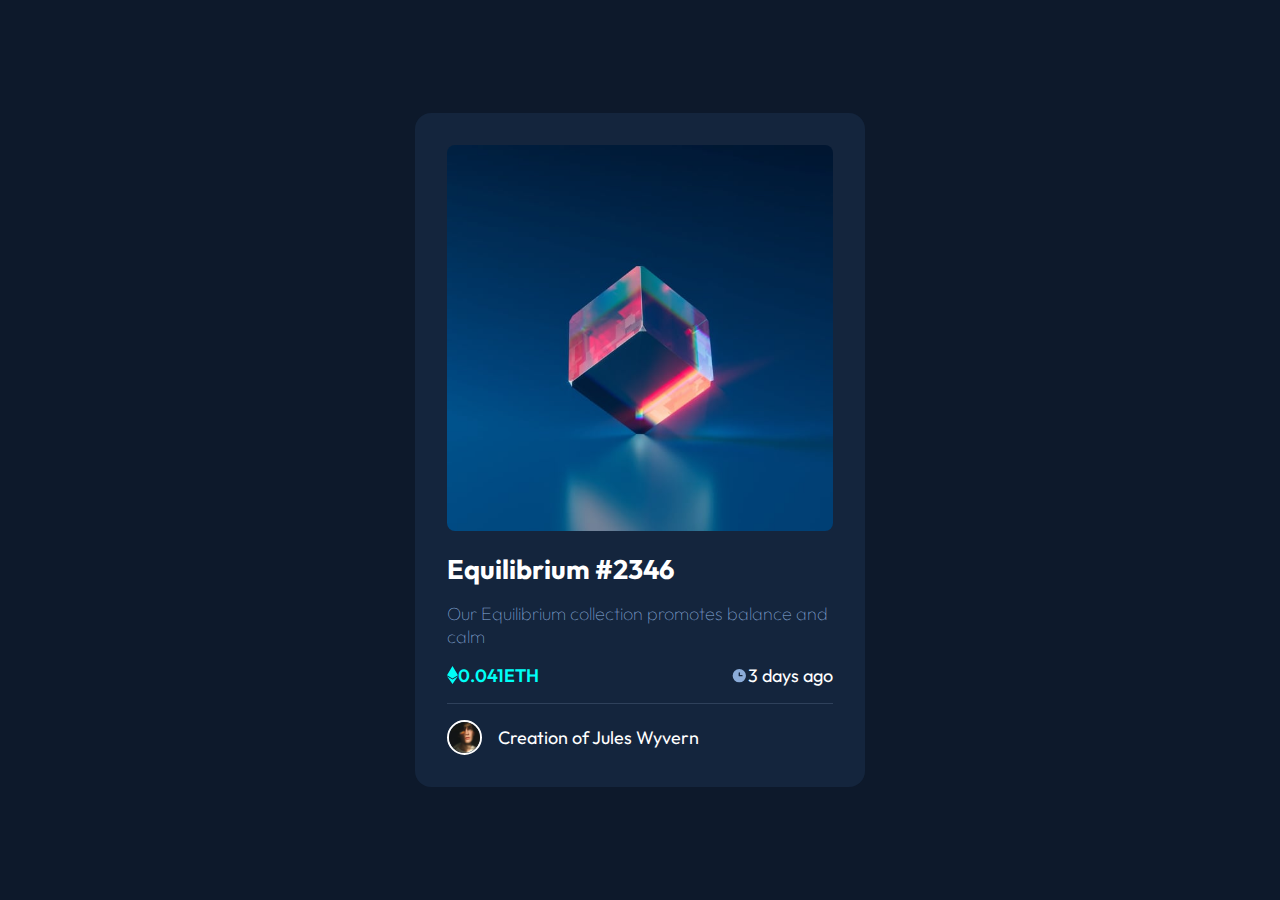
==== NFT PREVIEW CARD/index.html @ 530573fb "Added NFT Card Preview Project" ====
<!DOCTYPE html>
<html lang="en">

<head>
  <meta charset="UTF-8">
  <meta name="viewport" content="width=device-width, initial-scale=1.0">
  <title>Price Tiers</title>
  <link rel="preconnect" href="https://fonts.googleapis.com">
  <link rel="preconnect" href="https://fonts.gstatic.com" crossorigin>
  <link href="https://fonts.googleapis.com/css2?family=Outfit:wght@300;400;600&display=swap" rel="stylesheet">
  <link rel="stylesheet" href="styles.css">
</head>

<body>
  <div class="container">
    <section class="card-image">
      <img src="./images/image-equilibrium.jpg" alt="">
    </section>
    <section class="card-features">
      <h2>Equilibrium #2346</h2>
      <p>Our Equilibrium collection promotes balance and calm </p>
      <ul>
        <li><img src="./images/icon-ethereum.svg" alt=""> 0.041ETH</li>
        <li><img src="./images/icon-clock.svg" alt=""> 3 days ago</li>
      </ul>
      <section class="card-footer">
        <img src="./images/image-avatar.png" alt="" srcset="">
        <p>Creation of Jules Wyvern</p>
      </section>
  </div>
</body>

</html>
---- NFT PREVIEW CARD/styles.css ----
@import url('https://fonts.googleapis.com/css2?family=Outfit:wght@300;400;600&display=swap');
:root {
    --main-bg: hsl(217, 54%, 11%);
    --card-bg: hsl(216, 50%, 16%);
    --line: hsl(215, 32%, 27%);
    --white: hsl(0, 0%, 100%);
    --soft-blue: hsl(215, 51%, 70%);
    --cyan:hsl(178, 100%, 50%);

}


*,html {
    margin:0;
    padding:0;
    box-sizing: border-box;
}


img {
    max-width: 100%;
}

body {
    height:100vh;
    font-family: 'Outfit', sans-serif;
    font-size:18px;
    background-color: var(--main-bg);
    display:flex;
    flex-direction: column;
    justify-content: center;
    align-items: center;;
}

.container {
    color:var(--white);
    background-color: var(--card-bg);
    padding:2rem;
    border-radius: 1rem;
    margin: 0 2rem;
}

.container ul li{
    display:flex;
    align-items:center;
}

.card-image > img {
    border-radius: 0.5rem;
}

.card-features > p {
    font-weight: 100;
    color: var(--soft-blue);
}

.card-features > h2 {
    padding:1rem 0 ;
}


ul {
    list-style-type: none;
    display:flex;
    justify-content: space-between;
    border-bottom: 1px solid var(--line);
    padding: 1rem 0;
    
}

ul > li:nth-child(1){
    color:var(--cyan);
    font-weight:600;
}

.card-footer {
    display:flex;
    justify-content: start;
    align-items: center;
    margin-top:1rem;
}
.card-footer > img {
    border:2px solid var(--white);
    border-radius: 50%;
    width:2.2rem;
    margin-right: 1rem;
}

@media (min-width:768px){
    .container{
        max-width:50vh;
    }

}
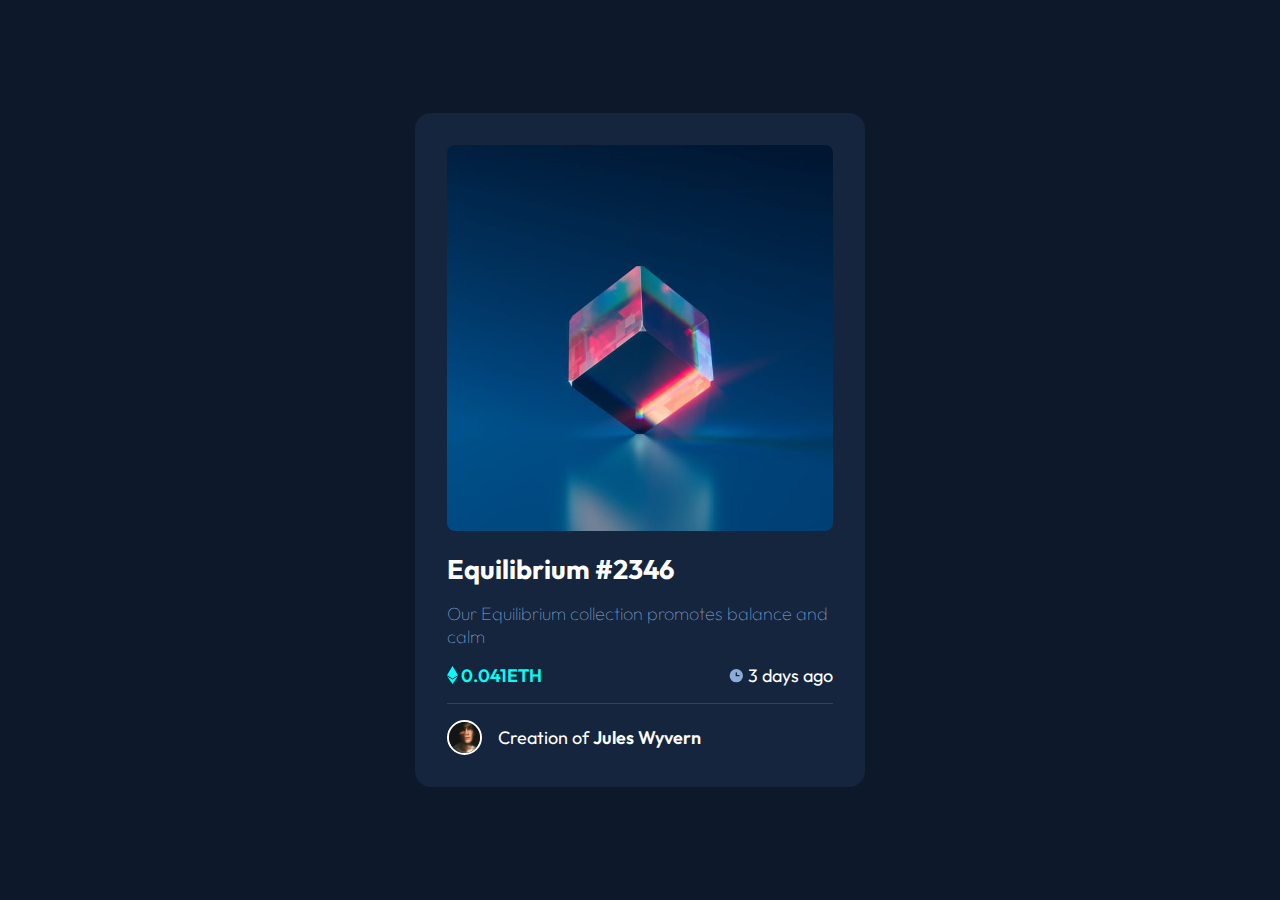
==== commit 9ce92645: "QR Code Component" ====
--- a/NFT PREVIEW CARD/index.html
+++ b/NFT PREVIEW CARD/index.html
@@ -4,7 +4,7 @@
 <head>
   <meta charset="UTF-8">
   <meta name="viewport" content="width=device-width, initial-scale=1.0">
-  <title>Price Tiers</title>
+  <title>NFT Preview Card</title>
   <link rel="preconnect" href="https://fonts.googleapis.com">
   <link rel="preconnect" href="https://fonts.gstatic.com" crossorigin>
   <link href="https://fonts.googleapis.com/css2?family=Outfit:wght@300;400;600&display=swap" rel="stylesheet">
@@ -25,7 +25,7 @@
       </ul>
       <section class="card-footer">
         <img src="./images/image-avatar.png" alt="" srcset="">
-        <p>Creation of Jules Wyvern</p>
+        <p>Creation of <span>Jules Wyvern</span></p>
       </section>
   </div>
 </body>
--- a/NFT PREVIEW CARD/styles.css
+++ b/NFT PREVIEW CARD/styles.css
@@ -68,6 +68,11 @@
     
 }
 
+ul li img:first-child{
+    margin-right:0.2rem;
+
+}
+
 ul > li:nth-child(1){
     color:var(--cyan);
     font-weight:600;
@@ -86,6 +91,11 @@
     margin-right: 1rem;
 }
 
+.card-footer p span{
+    font-weight: 600;
+
+}
+
 @media (min-width:768px){
     .container{
         max-width:50vh;
